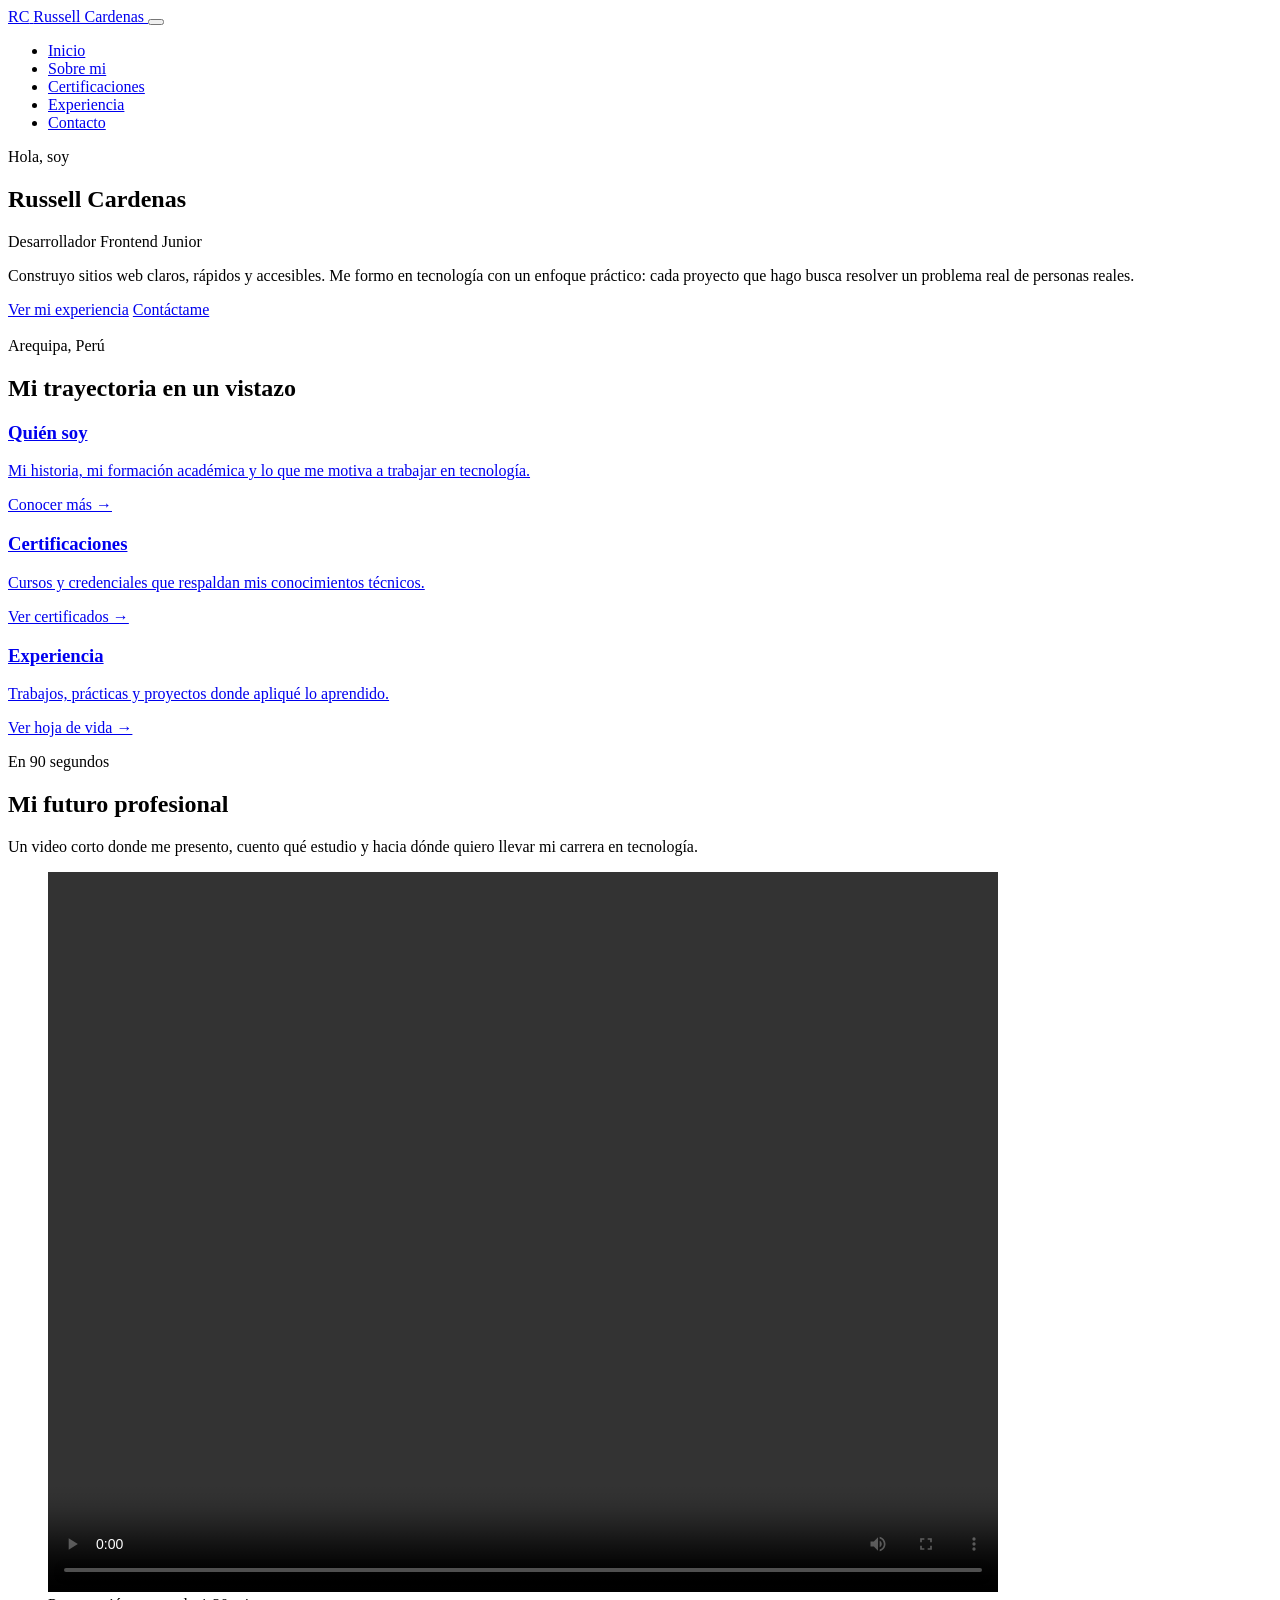
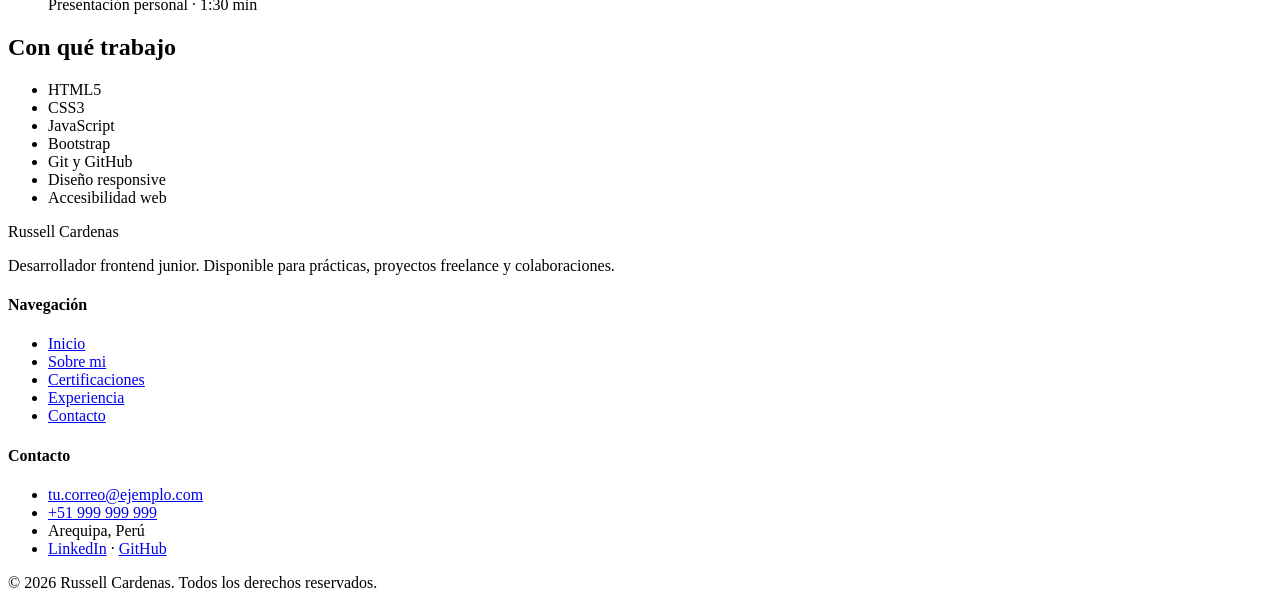
==== index.html @ c1065e9a "Add files via upload" ====
<!DOCTYPE html>
<html lang="es">
<head>
  <meta charset="UTF-8">
  <meta name="viewport" content="width=device-width, initial-scale=1.0">
  <title>Inicio — Tu Nombre Apellido</title>
  <meta name="description" content="Portafolio profesional de un desarrollador frontend junior.">
  <link rel="preconnect" href="https://fonts.googleapis.com">
  <link href="https://fonts.googleapis.com/css2?family=DM+Sans:wght@400;500;600;700&family=DM+Serif+Display&display=swap" rel="stylesheet">
  <link rel="stylesheet" href="css/style.css">
</head>
<body>

  <header class="site-header">
    <div class="container nav-wrap">
      <a href="index.html" class="brand" aria-label="Ir al inicio">
        <span class="brand-mark" aria-hidden="true">RC</span>
        <span class="brand-name">Russell Cardenas</span>
      </a>
      <button class="nav-toggle" id="navToggle" aria-expanded="false" aria-controls="primaryNav" aria-label="Abrir menú">
        <span></span><span></span><span></span>
      </button>
      <nav id="primaryNav" class="primary-nav" aria-label="Principal">
        <ul>
          <li><a href="index.html" aria-current="page" class="is-current">Inicio</a></li>
          <li><a href="nosotros.html">Sobre mi</a></li>
          <li><a href="certificaciones.html">Certificaciones</a></li>
          <li><a href="experiencia.html">Experiencia</a></li>
          <li><a href="contacto.html" class="btn-nav">Contacto</a></li>
        </ul>
      </nav>
    </div>
  </header>

  <main>
    <section class="hero">
      <div class="container hero-grid">
        <div class="hero-copy">
          <p class="eyebrow">Hola, soy</p>
          <h1>Russell Cardenas</h1>
          <p class="role">Desarrollador Frontend Junior</p>
          <p class="hero-lede">Construyo sitios web claros, rápidos y accesibles. Me formo en tecnología con un enfoque práctico: cada proyecto que hago busca resolver un problema real de personas reales.</p>
          <div class="hero-actions">
            <a href="experiencia.html" class="btn btn-primary">Ver mi experiencia</a>
            <a href="contacto.html" class="btn btn-ghost">Contáctame</a>
          </div>
        </div>
        <div class="hero-portrait">
          <img class="portrait-frame" src="fotos/foto.jpg" alt="">
          <div class="portrait-tag">Arequipa, Perú</div>
        </div>
      </div>
    </section>

    <section class="section highlights">
      <div class="container">
        <h2>Mi trayectoria en un vistazo</h2>
        <div class="cards-grid">
          <a class="card-link" href="nosotros.html">
            <h3>Quién soy</h3>
            <p>Mi historia, mi formación académica y lo que me motiva a trabajar en tecnología.</p>
            <span class="more">Conocer más →</span>
          </a>
          <a class="card-link" href="certificaciones.html">
            <h3>Certificaciones</h3>
            <p>Cursos y credenciales que respaldan mis conocimientos técnicos.</p>
            <span class="more">Ver certificados →</span>
          </a>
          <a class="card-link" href="experiencia.html">
            <h3>Experiencia</h3>
            <p>Trabajos, prácticas y proyectos donde apliqué lo aprendido.</p>
            <span class="more">Ver hoja de vida →</span>
          </a>
        </div>
      </div>
    </section>

        <section class="section video-section" id="video">
      <div class="container video-grid">
        <div>
          <p class="eyebrow">En 90 segundos</p>
          <h2>Mi futuro profesional</h2>
          <p>Un video corto donde me presento, cuento qué estudio y hacia dónde quiero llevar mi carrera en tecnología.</p>
        </div>
        <figure class="video-frame">
          <video controls preload="metadata" width="950" height="720">
            <source src="video/presentacion.mp4" type="video/mp4">
            Tu navegador no puede reproducir este video.
          </video>
          <figcaption>Presentación personal · 1:30 min</figcaption>
        </figure>
      </div>
    </section>

    <section class="section skills">
      <div class="container">
        <h2>Con qué trabajo</h2>
        <ul class="chips">
          <li>HTML5</li><li>CSS3</li><li>JavaScript</li><li>Bootstrap</li>
          <li>Git y GitHub</li><li>Diseño responsive</li><li>Accesibilidad web</li>
        </ul>
      </div>
    </section>
  </main>

  <footer class="site-footer">
    <div class="container footer-grid">
      <div>
        <span class="brand-name light">Russell Cardenas</span>
        <p>Desarrollador frontend junior. Disponible para prácticas, proyectos freelance y colaboraciones.</p>
      </div>
      <div>
        <h4>Navegación</h4>
        <ul>
          <li><a href="index.html">Inicio</a></li>
          <li><a href="nosotros.html">Sobre mi</a></li>
          <li><a href="certificaciones.html">Certificaciones</a></li>
          <li><a href="experiencia.html">Experiencia</a></li>
          <li><a href="contacto.html">Contacto</a></li>
        </ul>
      </div>
      <div>
        <h4>Contacto</h4>
        <ul>
          <li><a href="mailto:tu.correo@ejemplo.com">tu.correo@ejemplo.com</a></li>
          <li><a href="tel:+51999999999">+51 999 999 999</a></li>
          <li>Arequipa, Perú</li>
          <li><a href="#" aria-label="LinkedIn">LinkedIn</a> · <a href="#" aria-label="GitHub">GitHub</a></li>
        </ul>
      </div>
    </div>
    <p class="footer-legal">© <span id="year">2026</span> Russell Cardenas. Todos los derechos reservados.</p>
  </footer>

  <script src="js/script.js"></script>
</body>
</html>
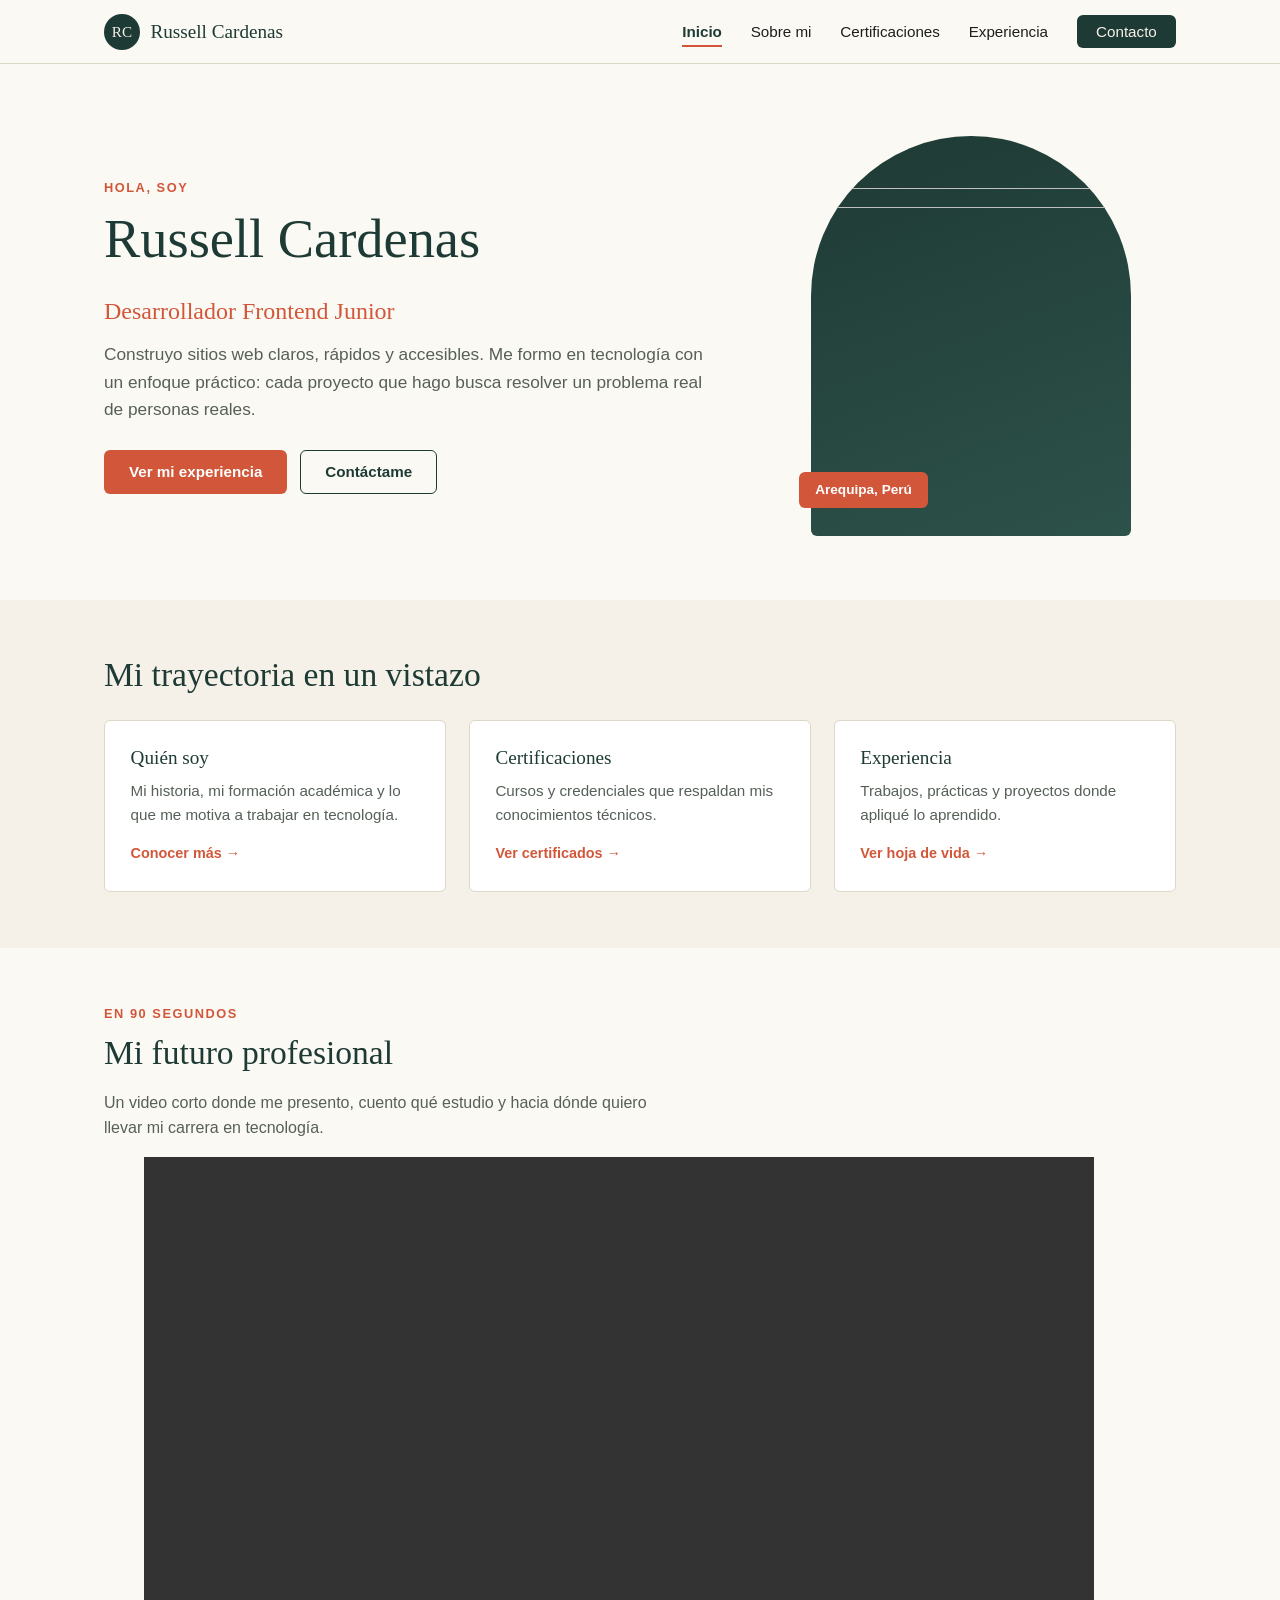
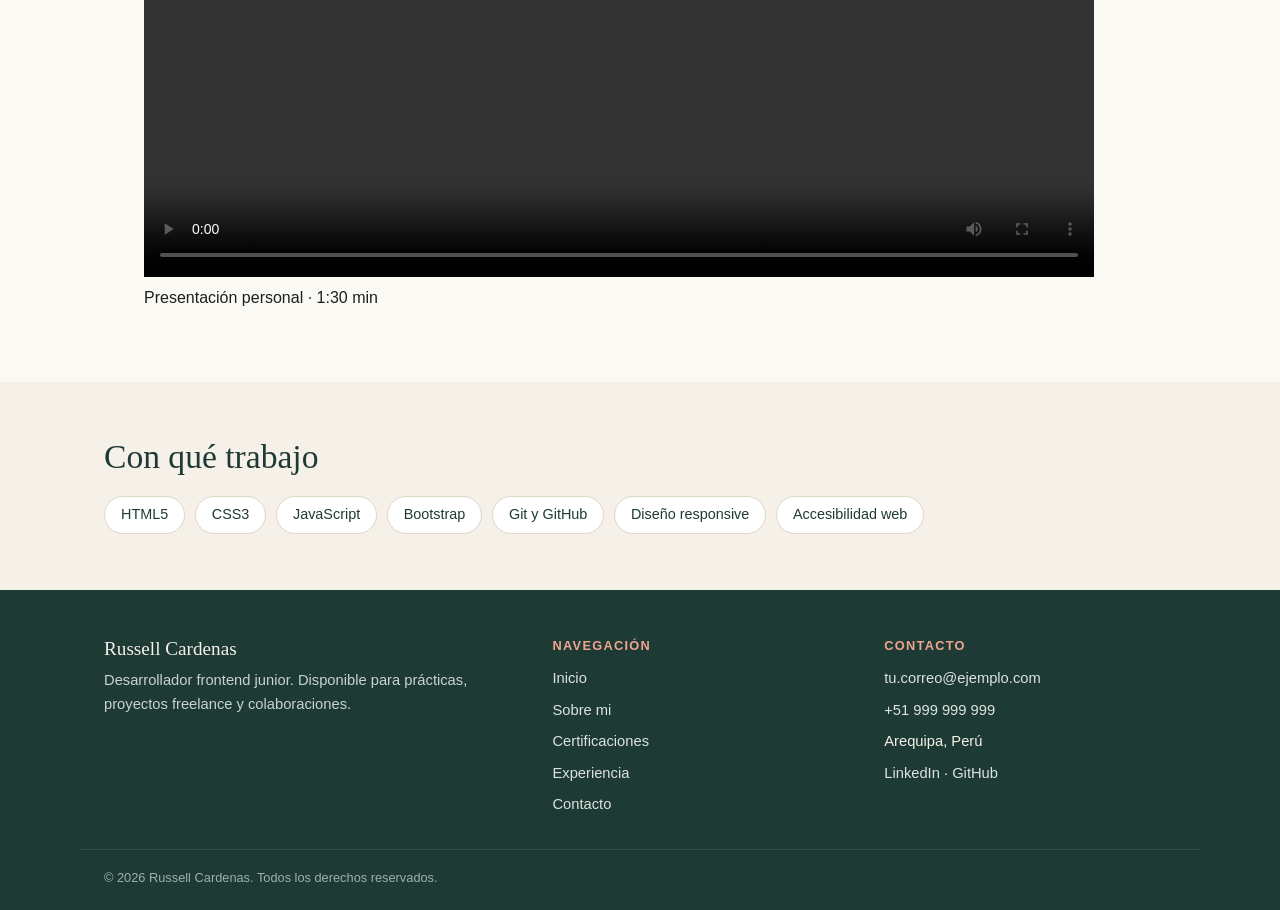
==== commit a0af9a60: "Update index.html" ====
--- a/index.html
+++ b/index.html
@@ -7,7 +7,7 @@
   <meta name="description" content="Portafolio profesional de un desarrollador frontend junior.">
   <link rel="preconnect" href="https://fonts.googleapis.com">
   <link href="https://fonts.googleapis.com/css2?family=DM+Sans:wght@400;500;600;700&family=DM+Serif+Display&display=swap" rel="stylesheet">
-  <link rel="stylesheet" href="css/style.css">
+  <link rel="stylesheet" href="style.css">
 </head>
 <body>
 
@@ -132,6 +132,6 @@
     <p class="footer-legal">© <span id="year">2026</span> Russell Cardenas. Todos los derechos reservados.</p>
   </footer>
 
-  <script src="js/script.js"></script>
+  <script src="script.js"></script>
 </body>
 </html>
--- a/style.css
+++ b/style.css
@@ -0,0 +1,237 @@
+/* =========================================================
+   Portafolio personal — estilos compartidos por las 5 páginas
+   Paleta: bosque #1E3A34, crema #F5F1E8, coral #D2573A
+   Tipografía: DM Serif Display (títulos) + DM Sans (texto)
+   ========================================================= */
+
+:root {
+  --bosque: #1E3A34;
+  --bosque-claro: #2D5249;
+  --crema: #F5F1E8;
+  --papel: #FBF9F4;
+  --coral: #D2573A;
+  --coral-oscuro: #B54529;
+  --texto: #1C1F1D;
+  --suave: #566057;
+  --borde: #DDD7C8;
+
+  --display: "DM Serif Display", serif;
+  --cuerpo: "DM Sans", sans-serif;
+  --radio: 6px;
+  --ancho: 1120px;
+}
+
+* { box-sizing: border-box; }
+html { scroll-behavior: smooth; }
+
+body {
+  margin: 0;
+  font-family: var(--cuerpo);
+  color: var(--texto);
+  background: var(--papel);
+  line-height: 1.6;
+}
+
+a { color: inherit; }
+h1, h2, h3 { font-family: var(--display); font-weight: 400; color: var(--bosque); line-height: 1.15; margin: 0 0 .5em; }
+h1 { font-size: clamp(2.2rem, 5vw, 3.4rem); }
+h2 { font-size: clamp(1.6rem, 3vw, 2.1rem); }
+h3 { font-size: 1.2rem; }
+p { color: var(--suave); max-width: 64ch; margin: 0 0 1em; }
+
+.container { width: 100%; max-width: var(--ancho); margin: 0 auto; padding: 0 1.5rem; }
+.section { padding: 3.5rem 0; }
+.section:nth-of-type(even) { background: var(--crema); }
+
+:focus-visible { outline: 3px solid var(--coral); outline-offset: 2px; }
+
+/* ---------- Botones ---------- */
+.btn {
+  display: inline-block;
+  font: 600 .95rem var(--cuerpo);
+  padding: .8rem 1.5rem;
+  border-radius: var(--radio);
+  border: 1.5px solid transparent;
+  text-decoration: none;
+  cursor: pointer;
+  transition: background-color .15s, color .15s, border-color .15s;
+}
+.btn-primary { background: var(--coral); color: #fff; }
+.btn-primary:hover { background: var(--coral-oscuro); }
+.btn-ghost { border-color: var(--bosque); color: var(--bosque); background: transparent; }
+.btn-ghost:hover { background: var(--bosque); color: var(--crema); }
+
+/* ---------- Cabecera (Flexbox) ---------- */
+.site-header {
+  position: sticky; top: 0; z-index: 50;
+  background: rgba(251, 249, 244, .94);
+  backdrop-filter: blur(6px);
+  border-bottom: 1px solid var(--borde);
+}
+.nav-wrap { display: flex; align-items: center; justify-content: space-between; padding-block: .85rem; }
+.brand { display: flex; align-items: center; gap: .65rem; text-decoration: none; }
+.brand-mark {
+  display: grid; place-items: center; width: 36px; height: 36px;
+  background: var(--bosque); color: var(--crema);
+  font: 400 .95rem var(--display); border-radius: 50%;
+}
+.brand-name { font: 400 1.2rem var(--display); color: var(--bosque); }
+.brand-name.light { color: var(--crema); display: block; margin-bottom: .6rem; }
+
+.primary-nav ul { display: flex; align-items: center; gap: 1.8rem; list-style: none; margin: 0; padding: 0; }
+.primary-nav a { text-decoration: none; font-weight: 500; font-size: .95rem; color: var(--texto); padding-block: .3rem; border-bottom: 2px solid transparent; }
+.primary-nav a:hover { color: var(--coral); }
+.primary-nav a.is-current { border-bottom-color: var(--coral); color: var(--bosque); font-weight: 700; }
+.primary-nav a.btn-nav { background: var(--bosque); color: var(--crema); padding: .5rem 1.2rem; border-radius: var(--radio); border-bottom: 0; }
+.primary-nav a.btn-nav:hover { background: var(--coral); color: #fff; }
+.primary-nav a.btn-nav.is-current { background: var(--coral); color: #fff; }
+
+.nav-toggle { display: none; flex-direction: column; gap: 5px; background: none; border: 0; padding: .5rem; cursor: pointer; }
+.nav-toggle span { width: 22px; height: 2px; background: var(--bosque); }
+
+/* ---------- Encabezado de página interna ---------- */
+.page-head { background: var(--bosque); padding: 3.5rem 0 3rem; }
+.page-head h1 { color: var(--crema); margin-bottom: .3em; }
+.page-head .lede { color: #C9D3CE; font-size: 1.1rem; }
+.page-head .eyebrow { color: #F0A58F; }
+.page-head .btn { margin-top: .6rem; }
+.eyebrow { font-size: .8rem; font-weight: 700; letter-spacing: .12em; text-transform: uppercase; color: var(--coral); margin-bottom: .6rem; }
+
+/* ---------- Hero (Grid) ---------- */
+.hero { padding: 4.5rem 0 4rem; }
+.hero-grid { display: grid; grid-template-columns: 1.2fr .8fr; gap: 3rem; align-items: center; }
+.role { font: 400 1.5rem var(--display); color: var(--coral); margin-bottom: 1rem; }
+.hero-lede { font-size: 1.08rem; }
+.hero-actions { display: flex; flex-wrap: wrap; gap: .8rem; margin-top: 1.6rem; }
+
+.hero-portrait { position: relative; justify-self: center; }
+.portrait-frame {
+  display: grid; place-items: center;
+  width: min(320px, 70vw); aspect-ratio: 4 / 5;
+  background: linear-gradient(160deg, var(--bosque) 0%, var(--bosque-claro) 100%);
+  color: var(--crema); font: 400 5rem var(--display);
+  border-radius: 160px 160px var(--radio) var(--radio);
+}
+.portrait-frame.small { width: 240px; font-size: 3.5rem; }
+.portrait-tag {
+  position: absolute; left: -12px; bottom: 28px;
+  background: var(--coral); color: #fff; font-weight: 600; font-size: .85rem;
+  padding: .45rem 1rem; border-radius: var(--radio);
+}
+
+img.portrait-frame {
+  display: block;
+  object-fit: cover;
+  object-position: center top;
+}
+
+/* ---------- Tarjetas (Grid) ---------- */
+.cards-grid { display: grid; grid-template-columns: repeat(3, 1fr); gap: 1.4rem; margin-top: 1.6rem; }
+.cards-grid.two { grid-template-columns: repeat(2, 1fr); }
+.card, .card-link {
+  background: #fff; border: 1px solid var(--borde); border-radius: var(--radio);
+  padding: 1.6rem; text-decoration: none; transition: border-color .15s, transform .15s;
+}
+.card-link:hover { border-color: var(--coral); transform: translateY(-2px); }
+.card p, .card-link p { font-size: .95rem; margin-bottom: .8rem; }
+.more { font-weight: 600; font-size: .9rem; color: var(--coral); }
+.tech { font-size: .8rem; font-weight: 600; color: var(--bosque-claro); margin: 0; }
+
+/* ---------- Chips ---------- */
+.chips { display: flex; flex-wrap: wrap; gap: .6rem; list-style: none; padding: 0; margin: 1.2rem 0 0; }
+.chips li { background: #fff; border: 1px solid var(--borde); border-radius: 999px; padding: .4rem 1rem; font-size: .9rem; font-weight: 500; color: var(--bosque); }
+.chips.compact li { font-size: .8rem; padding: .3rem .8rem; }
+
+/* ---------- Nosotros ---------- */
+.about-grid { display: grid; grid-template-columns: auto 1fr; gap: 3rem; align-items: start; }
+
+/* ---------- Línea de tiempo ---------- */
+.timeline { list-style: none; margin: 1.6rem 0 2.4rem; padding: 0 0 0 1.6rem; border-left: 2px solid var(--borde); }
+.timeline li { position: relative; padding-bottom: 1.8rem; }
+.timeline li::before {
+  content: ""; position: absolute; left: calc(-1.6rem - 7px); top: .35rem;
+  width: 12px; height: 12px; border-radius: 50%; background: var(--coral); border: 2px solid var(--papel);
+}
+.when { font-size: .8rem; font-weight: 700; letter-spacing: .06em; color: var(--coral); text-transform: uppercase; }
+.timeline h3 { margin: .2rem 0 .1rem; }
+.where { font-weight: 600; color: var(--bosque-claro); margin-bottom: .4rem; }
+.tasks { margin: 0; padding-left: 1.1rem; color: var(--suave); font-size: .95rem; }
+
+/* ---------- Certificaciones (Grid) ---------- */
+.cert-grid { display: grid; grid-template-columns: repeat(3, 1fr); gap: 1.4rem; }
+.cert-card { background: #fff; border: 1px solid var(--borde); border-top: 4px solid var(--bosque); border-radius: var(--radio); padding: 1.5rem; }
+.cert-card.is-progress { border-top-color: var(--coral); }
+.badge { display: inline-block; font-size: .72rem; font-weight: 700; letter-spacing: .08em; text-transform: uppercase; background: var(--crema); color: var(--bosque); padding: .2rem .65rem; border-radius: 999px; }
+.is-progress .badge { background: #FBE3DB; color: var(--coral-oscuro); }
+.issuer { font-size: .85rem; font-weight: 600; margin: .9rem 0 .2rem; }
+.meta { font-size: .9rem; }
+.cert-data { display: flex; gap: 1.5rem; margin: 1rem 0 0; padding-top: .9rem; border-top: 1px solid var(--borde); }
+.cert-data dt { font-size: .72rem; text-transform: uppercase; letter-spacing: .08em; color: var(--suave); }
+.cert-data dd { margin: 0; font-weight: 600; font-size: .9rem; }
+.note { margin-top: 2rem; font-size: .85rem; font-style: italic; }
+
+/* ---------- Experiencia ---------- */
+.cv-grid { display: grid; grid-template-columns: 1.7fr 1fr; gap: 3rem; align-items: start; }
+.cv-side { background: #fff; border: 1px solid var(--borde); border-radius: var(--radio); padding: 1.6rem; position: sticky; top: 90px; }
+.facts { margin: 0 0 1.4rem; }
+.facts div { padding: .6rem 0; border-bottom: 1px solid var(--borde); }
+.facts dt { font-size: .75rem; text-transform: uppercase; letter-spacing: .08em; color: var(--suave); }
+.facts dd { margin: 0; font-weight: 600; }
+.small { font-size: .9rem; }
+
+/* ---------- Contacto ---------- */
+.contact-grid { display: grid; grid-template-columns: .8fr 1.2fr; gap: 3rem; align-items: start; }
+.info-list { list-style: none; margin: 1.2rem 0 0; padding: 0; }
+.info-list li { padding: .9rem 0; border-bottom: 1px solid var(--borde); display: flex; flex-direction: column; color: var(--suave); }
+.info-list strong { font-size: .75rem; text-transform: uppercase; letter-spacing: .08em; color: var(--bosque); }
+.info-list a { color: var(--texto); font-weight: 500; }
+
+.contact-form { background: #fff; border: 1px solid var(--borde); border-radius: var(--radio); padding: 1.8rem; display: grid; gap: 1.1rem; }
+.field { display: flex; flex-direction: column; gap: .35rem; position: relative; }
+.field label { font-size: .85rem; font-weight: 600; color: var(--bosque); }
+.field input, .field select, .field textarea {
+  font: inherit; padding: .7rem .85rem; border: 1px solid var(--borde); border-radius: var(--radio); background: var(--papel); color: var(--texto);
+}
+.field input:focus, .field select:focus, .field textarea:focus { outline: none; border-color: var(--bosque-claro); box-shadow: 0 0 0 3px rgba(45, 82, 73, .15); }
+.field.is-invalid input, .field.is-invalid select, .field.is-invalid textarea { border-color: #C0392B; }
+.error { display: none; font-size: .78rem; color: #C0392B; }
+.field.is-invalid .error { display: block; }
+.counter { font-size: .75rem; color: var(--suave); text-align: right; }
+.status { margin: 0; font-weight: 600; min-height: 1.4em; }
+.status.ok { color: var(--bosque-claro); }
+.status.fail { color: #C0392B; }
+
+/* ---------- Pie de página ---------- */
+.site-footer { background: var(--bosque); color: var(--crema); padding: 3rem 0 1.4rem; margin-top: 0; }
+.footer-grid { display: grid; grid-template-columns: 1.4fr 1fr 1fr; gap: 2.5rem; }
+.footer-grid h4 { font: 700 .8rem var(--cuerpo); text-transform: uppercase; letter-spacing: .1em; color: #F0A58F; margin: 0 0 .9rem; }
+.footer-grid ul { list-style: none; margin: 0; padding: 0; display: grid; gap: .5rem; font-size: .92rem; }
+.footer-grid a { text-decoration: none; color: #DCE3DF; }
+.footer-grid a:hover { color: #fff; text-decoration: underline; }
+.footer-grid p { color: #C9D3CE; font-size: .92rem; }
+.footer-legal { max-width: var(--ancho); margin: 2rem auto 0; padding: 1.1rem 1.5rem 0; border-top: 1px solid var(--bosque-claro); font-size: .8rem; color: #9FB0A9; }
+
+/* ---------- Responsive ---------- */
+@media (max-width: 900px) {
+  .hero-grid, .about-grid, .cv-grid, .contact-grid { grid-template-columns: 1fr; }
+  .cards-grid, .cert-grid { grid-template-columns: repeat(2, 1fr); }
+  .cv-side { position: static; }
+  .footer-grid { grid-template-columns: 1fr 1fr; }
+  .hero-portrait { order: -1; }
+}
+
+@media (max-width: 640px) {
+  .nav-toggle { display: flex; }
+  .primary-nav { display: none; position: absolute; top: 100%; left: 0; right: 0; background: var(--papel); border-bottom: 1px solid var(--borde); }
+  .primary-nav.is-open { display: block; }
+  .primary-nav ul { flex-direction: column; align-items: flex-start; gap: 0; padding: .8rem 1.5rem 1.2rem; }
+  .primary-nav li { width: 100%; padding: .55rem 0; border-bottom: 1px solid var(--borde); }
+  .primary-nav a.btn-nav { display: inline-block; margin-top: .3rem; }
+  .cards-grid, .cards-grid.two, .cert-grid, .footer-grid { grid-template-columns: 1fr; }
+  .cert-data { flex-wrap: wrap; gap: 1rem; }
+}
+
+@media (prefers-reduced-motion: reduce) {
+  html { scroll-behavior: auto; }
+  * { transition: none !important; }
+}
